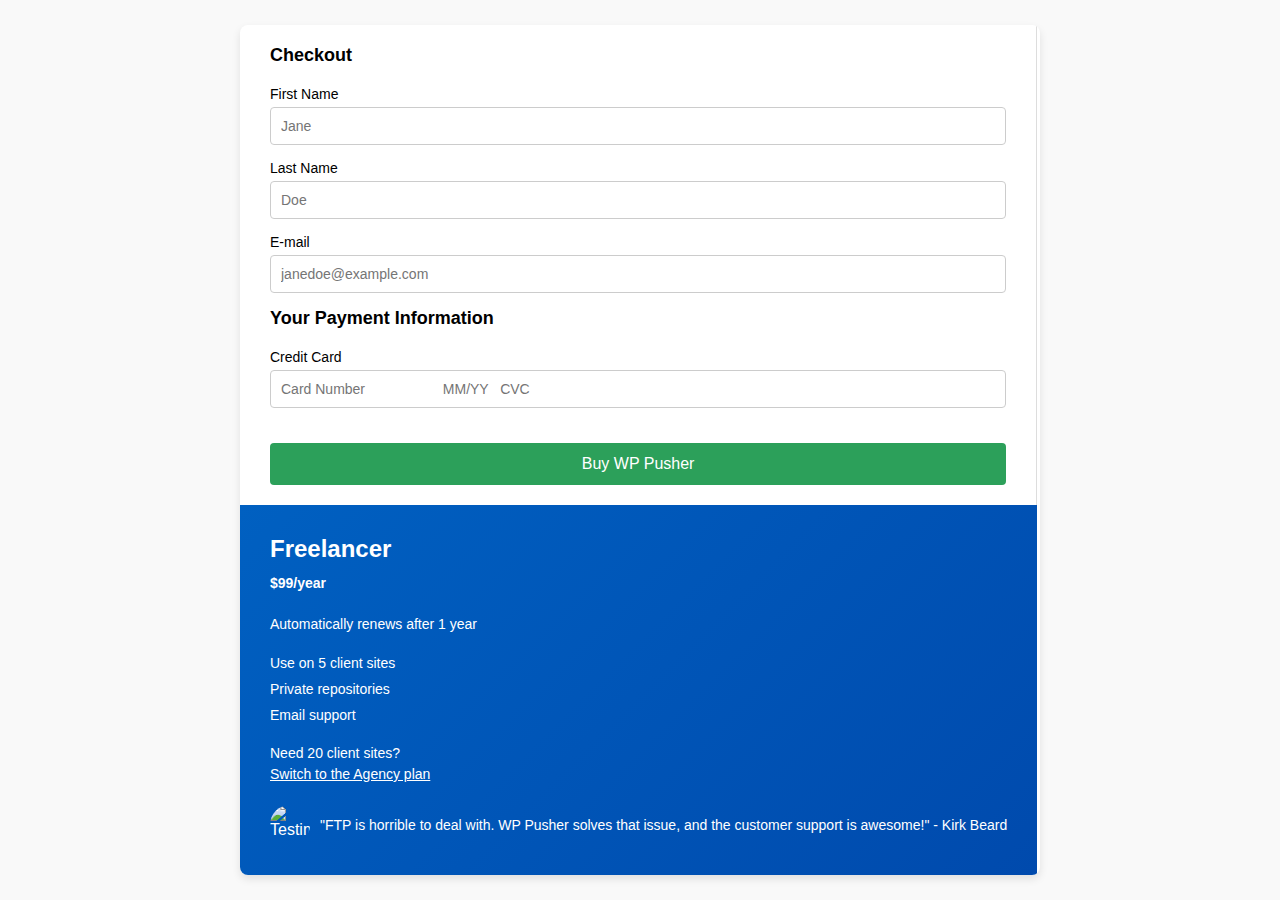
==== assignment5.html @ 57378b0a "initial commit" ====
<!DOCTYPE html>
<html lang="en">
  <head>
    <meta charset="UTF-8" />
    <meta name="viewport" content="width=device-width, initial-scale=1.0" />
    <title>Assignment5</title>
    <link rel="stylesheet" href="assignment5.css" />
  </head>
  <body>
    <div class="container">
     
      <main class="main">
        <div class="form-section">
          <h2>Checkout</h2>
          <div class="form-group">
            <label for="first-name">First Name</label>
            <input type="text" id="first-name" placeholder="Jane" />
          </div>
          <div class="form-group">
            <label for="last-name">Last Name</label>
            <input type="text" id="last-name" placeholder="Doe" />
          </div>
          <div class="form-group">
            <label for="email">E-mail</label>
            <input type="email" id="email" placeholder="janedoe@example.com" />
          </div>
          <h2>Your Payment Information</h2>
          <div class="form-group">
            <label for="card-number">Credit Card</label>
            <input
              type="text"
              id="credit-card"
              placeholder="Card Number                    MM/YY   CVC"
            />
          </div>

          <button class="button">Buy WP Pusher</button>
        </div>

        <div class="info-section">
          <h3>Freelancer</h3>
          <p><strong>$99/year</strong></p>
          <p>Automatically renews after 1 year</p>
          <ul>
            <li>Use on 5 client sites</li>
            <li>Private repositories</li>
            <li>Email support</li>
          </ul>
          <p>
            Need 20 client sites? <br /><a
              href="#"
              style="color: #fff; text-decoration: underline"
              >Switch to the Agency plan</a
            >
          </p>
          <div class="testimonial">
            <img src="https://via.placeholder.com/40" alt="Testimonial" />
            <p>
              "FTP is horrible to deal with. WP Pusher solves that issue, and
              the customer support is awesome!" - Kirk Beard
            </p>
          </div>
        </div>
      </main>
    </div>
  </body>
</html>
---- assignment5.css ----
* {
  margin: 0;
  padding: 0;
  box-sizing: border-box;
  font-family: Arial, sans-serif;
}

body {
  background-color: #f9f9f9;
  display: flex;
  justify-content: center;
  align-items: center;
  min-height: 100vh;
}

.container {
  display: flex;
  width: 800px;
  background: #fff;
  box-shadow: 0 4px 8px rgba(0, 0, 0, 0.1);
  border-radius: 8px;
  overflow: hidden;
}.header {
  display: flex;
  justify-content: space-between;
  align-items: center;
  padding: 10px 0;
}

.logo {
  font-size: 20px;
  font-weight: bold;
}

.nav a {
  margin-right: 20px;
  text-decoration: none;
  color: #0073e6;
}

.nav a:last-child {
  margin-right: 0;
}

.account-btn {
  border: 1px solid #0073e6;
  border-radius: 4px;
  background: none;
  padding: 5px 10px;
  cursor: pointer;
  color: #0073e6;
}




.form-section {
  flex: 1;
  padding: 20px 30px;
  border-right: 1px solid #ddd;
}

.form-section h2 {
  font-size: 18px;
  margin-bottom: 20px;
}

.form-group {
  margin-bottom: 15px;
}

.form-group label {
  display: block;
  font-size: 14px;
  margin-bottom: 5px;
}

.form-group input {
  width: 100%;
  padding: 10px;
  font-size: 14px;
  border: 1px solid #ccc;
  border-radius: 4px;
}

.button {
  width: 100%;
  background-color: #2ca05a;
  color: #fff;
  padding: 12px;
  font-size: 16px;
  border: none;
  border-radius: 4px;
  cursor: pointer;
  margin-top: 20px;
}

.button:hover {
  background-color: #238c4b;
}

.info-section {
  flex: 1;
  background: linear-gradient(135deg, #0060c1, #004aad);
  color: #fff;
  padding: 30px;
}

.info-section h3 {
  font-size: 24px;
  margin-bottom: 10px;
}

.info-section p {
  font-size: 14px;
  line-height: 1.5;
  margin-bottom: 20px;
}

.info-section ul {
  list-style: none;
  margin-bottom: 20px;
}

.info-section ul li {
  font-size: 14px;
  margin-bottom: 10px;
}

.testimonial {
  display: flex;
  align-items: center;
  margin-top: 20px;
}

.testimonial img {
  width: 40px;
  height: 40px;
  border-radius: 50%;
  margin-right: 10px;
}

.testimonial p {
  font-size: 14px;
  margin: 0;
}
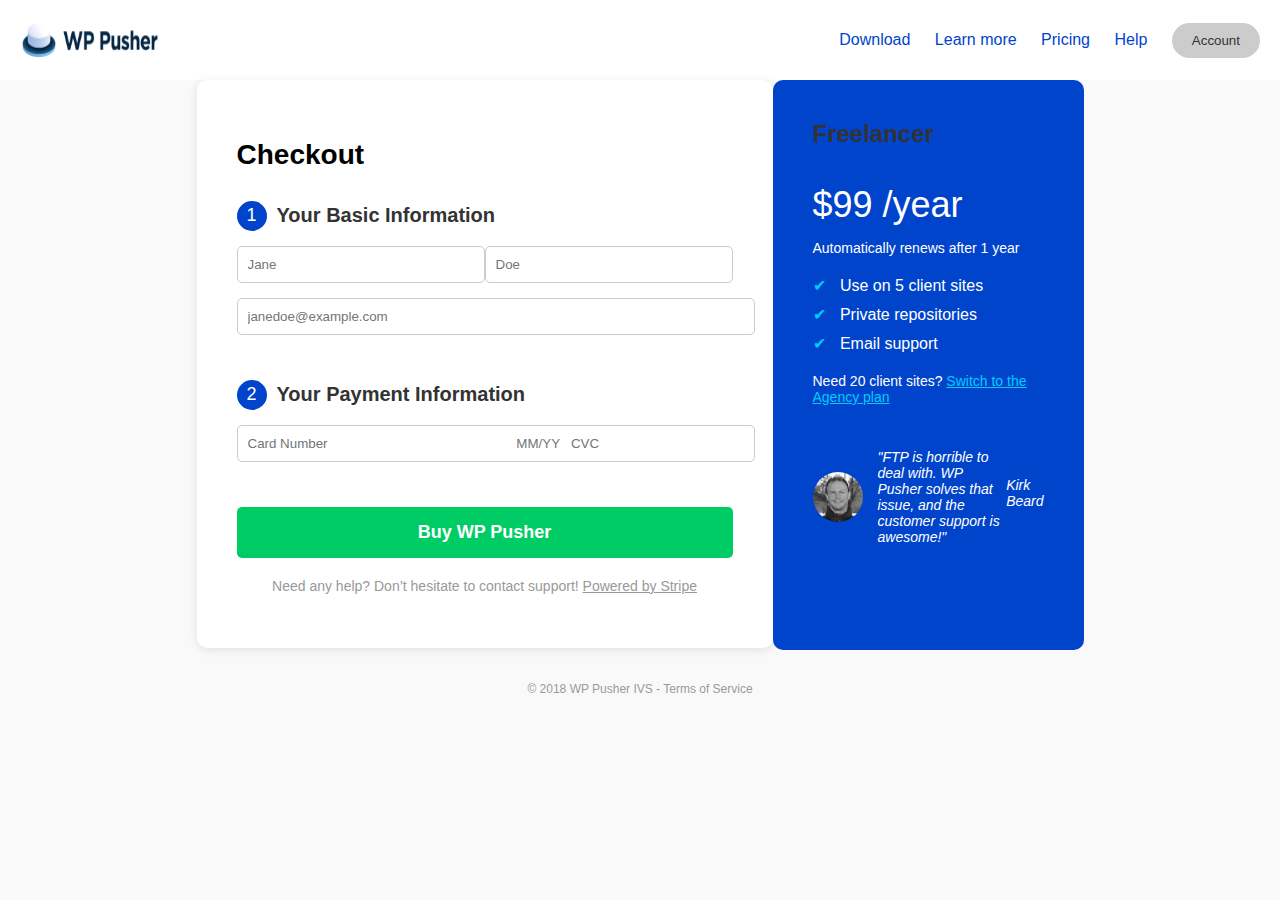
==== commit fbdf4d2d: "final commit" ====
--- a/assignment5.html
+++ b/assignment5.html
@@ -7,61 +7,70 @@
     <link rel="stylesheet" href="assignment5.css" />
   </head>
   <body>
-    <div class="container">
-     
-      <main class="main">
-        <div class="form-section">
-          <h2>Checkout</h2>
-          <div class="form-group">
-            <label for="first-name">First Name</label>
-            <input type="text" id="first-name" placeholder="Jane" />
+    <header>
+      <div class="logo">
+        <img src="wppusher-logo copy.png" alt="WP Pusher Logo" /> 
+      </div>
+      <nav>
+        <a href="#">Download</a> <a href="#">Learn more</a>
+        <a href="#">Pricing</a> <a href="#">Help</a>
+        <button class="account-btn">Account</button>
+      </nav>
+    </header>
+    <main>
+      <section class="checkout-form">
+        <div class="card">
+          <h1>Checkout</h1>
+          <div class="form-section">
+            <div class="section-header">
+              <div class="section-number">1</div>
+              <h2>Your Basic Information</h2>
+            </div>
+            <div class="input-group">
+              <input type="text" placeholder="Jane" />
+              <input type="text" placeholder="Doe" />
+            </div>
+            <input type="email" placeholder="janedoe@example.com" />
           </div>
-          <div class="form-group">
-            <label for="last-name">Last Name</label>
-            <input type="text" id="last-name" placeholder="Doe" />
+          <div class="form-section">
+            <div class="section-header">
+              <div class="section-number">2</div>
+              <h2>Your Payment Information</h2>
+            </div>
+            <input type="text" placeholder="Card Number                                                   MM/YY   CVC " />
+           
           </div>
-          <div class="form-group">
-            <label for="email">E-mail</label>
-            <input type="email" id="email" placeholder="janedoe@example.com" />
-          </div>
-          <h2>Your Payment Information</h2>
-          <div class="form-group">
-            <label for="card-number">Credit Card</label>
-            <input
-              type="text"
-              id="credit-card"
-              placeholder="Card Number                    MM/YY   CVC"
-            />
-          </div>
-
-          <button class="button">Buy WP Pusher</button>
+          <button class="buy-btn">Buy WP Pusher</button>
+          <p class="help-text">
+            Need any help? Don’t hesitate to contact support!
+            <a href="#">Powered by Stripe</a>
+          </p>
         </div>
-
-        <div class="info-section">
-          <h3>Freelancer</h3>
-          <p><strong>$99/year</strong></p>
-          <p>Automatically renews after 1 year</p>
-          <ul>
-            <li>Use on 5 client sites</li>
-            <li>Private repositories</li>
-            <li>Email support</li>
+      </section>
+      <section class="plan-details">
+        <div class="plan-card">
+          <h2>Freelancer</h2>
+          <p class="price">$99 /year</p>
+          <p class="renewal">Automatically renews after 1 year</p>
+          <ul class="features">
+            <li><span class="checkmark">✔</span> Use on 5 client sites</li>
+            <li><span class="checkmark">✔</span> Private repositories</li>
+            <li><span class="checkmark">✔</span> Email support</li>
           </ul>
-          <p>
-            Need 20 client sites? <br /><a
-              href="#"
-              style="color: #fff; text-decoration: underline"
-              >Switch to the Agency plan</a
-            >
+          <p class="upsell">
+            Need 20 client sites? <a href="#">Switch to the Agency plan</a>
           </p>
           <div class="testimonial">
-            <img src="https://via.placeholder.com/40" alt="Testimonial" />
+            <img src="Bitmap.png" alt="Kirk Beard" />
             <p>
               "FTP is horrible to deal with. WP Pusher solves that issue, and
-              the customer support is awesome!" - Kirk Beard
+              the customer support is awesome!"
             </p>
+            <p class="author">Kirk Beard</p>
           </div>
         </div>
-      </main>
-    </div>
+      </section>
+    </main>
+    <footer><p>© 2018 WP Pusher IVS - Terms of Service</p></footer>
   </body>
 </html>
--- a/assignment5.css
+++ b/assignment5.css
@@ -1,149 +1,203 @@
-
-* {
+body {
+  background-color: #f9f9f9;
+  font-family: "Roboto", sans-serif;
   margin: 0;
   padding: 0;
-  box-sizing: border-box;
-  font-family: Arial, sans-serif;
+}
+header {
+  display: flex;
+  justify-content: space-between;
+  align-items: center;
+  padding: 20px;
+  background-color: #fff;
+}
+.logo {
+  display: flex;
+  align-items: center;
+}
+.logo img {
+  width: 140px;
+  height: 40px;
+  
+  
 }
 
-body {
-  background-color: #f9f9f9;
+nav a {
+  margin-right: 20px;
+  color: #0044cc;
+  text-decoration: none;
+}
+.account-btn {
+  background-color: #ccc;
+  color: #333;
+  padding: 10px 20px;
+  border: none;
+  border-radius: 20px;
+  cursor: pointer;
+}
+main {
   display: flex;
   justify-content: center;
-  align-items: center;
-  min-height: 100vh;
-}
-
-.container {
-  display: flex;
-  width: 800px;
-  background: #fff;
-  box-shadow: 0 4px 8px rgba(0, 0, 0, 0.1);
-  border-radius: 8px;
-  overflow: hidden;
-}.header {
+  align-items: flex-start;
+  padding: 0;
+}
+.checkout-form,
+.plan-details {
+  width: 45%;
+  margin: 0 0px;
+  height: 60px;
+}
+.card {
+  background-color: #fff;
+  padding: 40px;
+  border-radius: 10px;
+  box-shadow: 0 2px 10px rgba(0, 0, 0, 0.1);
+}
+h1 {
+  
+  font-size: 28px;
+  text-align: left;
+  margin-bottom: 30px;
+}
+.form-section {
+  margin-bottom: 30px;
+}
+.section-header {
+  display: flex;
+  align-items: center;
+  margin-bottom: 15px;
+}
+.section-number {
+  width: 30px;
+  height: 30px;
+  background-color: #0044cc;
+  color: #fff;
+  border-radius: 50%;
+  display: flex;
+  justify-content: center;
+  align-items: center;
+  font-size: 18px;
+  margin-right: 10px;
+}
+h2 {
+  color: #333;
+  font-size: 20px;
+  margin: 0;
+}
+.input-group {
   display: flex;
   justify-content: space-between;
-  align-items: center;
-  padding: 10px 0;
-}
-
-.logo {
-  font-size: 20px;
-  font-weight: bold;
-}
-
-.nav a {
-  margin-right: 20px;
-  text-decoration: none;
-  color: #0073e6;
-}
-
-.nav a:last-child {
-  margin-right: 0;
-}
-
-.account-btn {
-  border: 1px solid #0073e6;
-  border-radius: 4px;
-  background: none;
-  padding: 5px 10px;
-  cursor: pointer;
-  color: #0073e6;
-}
-
-
-
-
-.form-section {
-  flex: 1;
-  padding: 20px 30px;
-  border-right: 1px solid #ddd;
-}
-
-.form-section h2 {
-  font-size: 18px;
-  margin-bottom: 20px;
-}
-
-.form-group {
-  margin-bottom: 15px;
-}
-
-.form-group label {
-  display: block;
-  font-size: 14px;
-  margin-bottom: 5px;
-}
-
-.form-group input {
+}
+.input-group input {
+  width: 48%;
+}
+input {
   width: 100%;
   padding: 10px;
-  font-size: 14px;
+  margin-bottom: 15px;
   border: 1px solid #ccc;
-  border-radius: 4px;
-}
-
-.button {
+  border-radius: 5px;
+}
+.sub-labels {
+  display: flex;
+  justify-content: space-between;
+  color: #999;
+  font-size: 12px;
+}
+.buy-btn {
+  background-color: #00cc66;
+  color: #fff;
+  padding: 15px;
+  border: none;
+  border-radius: 5px;
   width: 100%;
-  background-color: #2ca05a;
+  font-size: 18px;
+  font-weight: bold;
+  cursor: pointer;
+}
+.help-text {
+  text-align: center;
+  color: #999;
+  font-size: 14px;
+  margin-top: 20px;
+}
+.help-text a {
+  color: #999;
+  text-decoration: underline;
+}
+.plan-details {
+  background-color: #0044cc;
   color: #fff;
-  padding: 12px;
-  font-size: 16px;
-  border: none;
-  border-radius: 4px;
-  cursor: pointer;
-  margin-top: 20px;
-}
-
-.button:hover {
-  background-color: #238c4b;
-}
-
-.info-section {
-  flex: 1;
-  background: linear-gradient(135deg, #0060c1, #004aad);
-  color: #fff;
-  padding: 30px;
-}
-
-.info-section h3 {
+  padding: 40px;
+  border-radius: 10px;
+  width: 231px;
+  height: 490px;
+}
+.plan-card h2 {
   font-size: 24px;
   margin-bottom: 10px;
 }
-
-.info-section p {
-  font-size: 14px;
-  line-height: 1.5;
+.price {
+  font-size: 36px;
+  margin-bottom: 5px;
+}
+.renewal {
+  font-size: 14px;
   margin-bottom: 20px;
 }
-
-.info-section ul {
+.features {
   list-style: none;
+  padding: 0;
   margin-bottom: 20px;
 }
-
-.info-section ul li {
-  font-size: 14px;
+.features li {
   margin-bottom: 10px;
 }
-
+.checkmark {
+  color: #00ccff;
+  margin-right: 10px;
+}
+.upsell {
+  font-size: 14px;
+  margin-bottom: 30px;
+}
+.upsell a {
+  color: #00ccff;
+  text-decoration: underline;
+}
 .testimonial {
   display: flex;
   align-items: center;
-  margin-top: 20px;
-}
-
+}
 .testimonial img {
-  width: 40px;
-  height: 40px;
+  width: 50px;
+  height: 50px;
   border-radius: 50%;
-  margin-right: 10px;
-}
-
+  margin-right: 15px;
+  filter: grayscale(100%);
+}
 .testimonial p {
   font-size: 14px;
-  margin: 0;
-}
-
-  +  font-style: italic;
+}
+.author {
+  font-size: 12px;
+  margin-top: 5px;
+}
+footer {
+  text-align: center;
+  padding: 20px;
+  color: #999;
+  font-size: 12px;
+}
+@media (max-width: 768px) {
+  main {
+    flex-direction: column;
+    align-items: center;
+  }
+  .checkout-form,
+  .plan-details {
+    width: 90%;
+    margin: 20px 0;
+  }
+}
